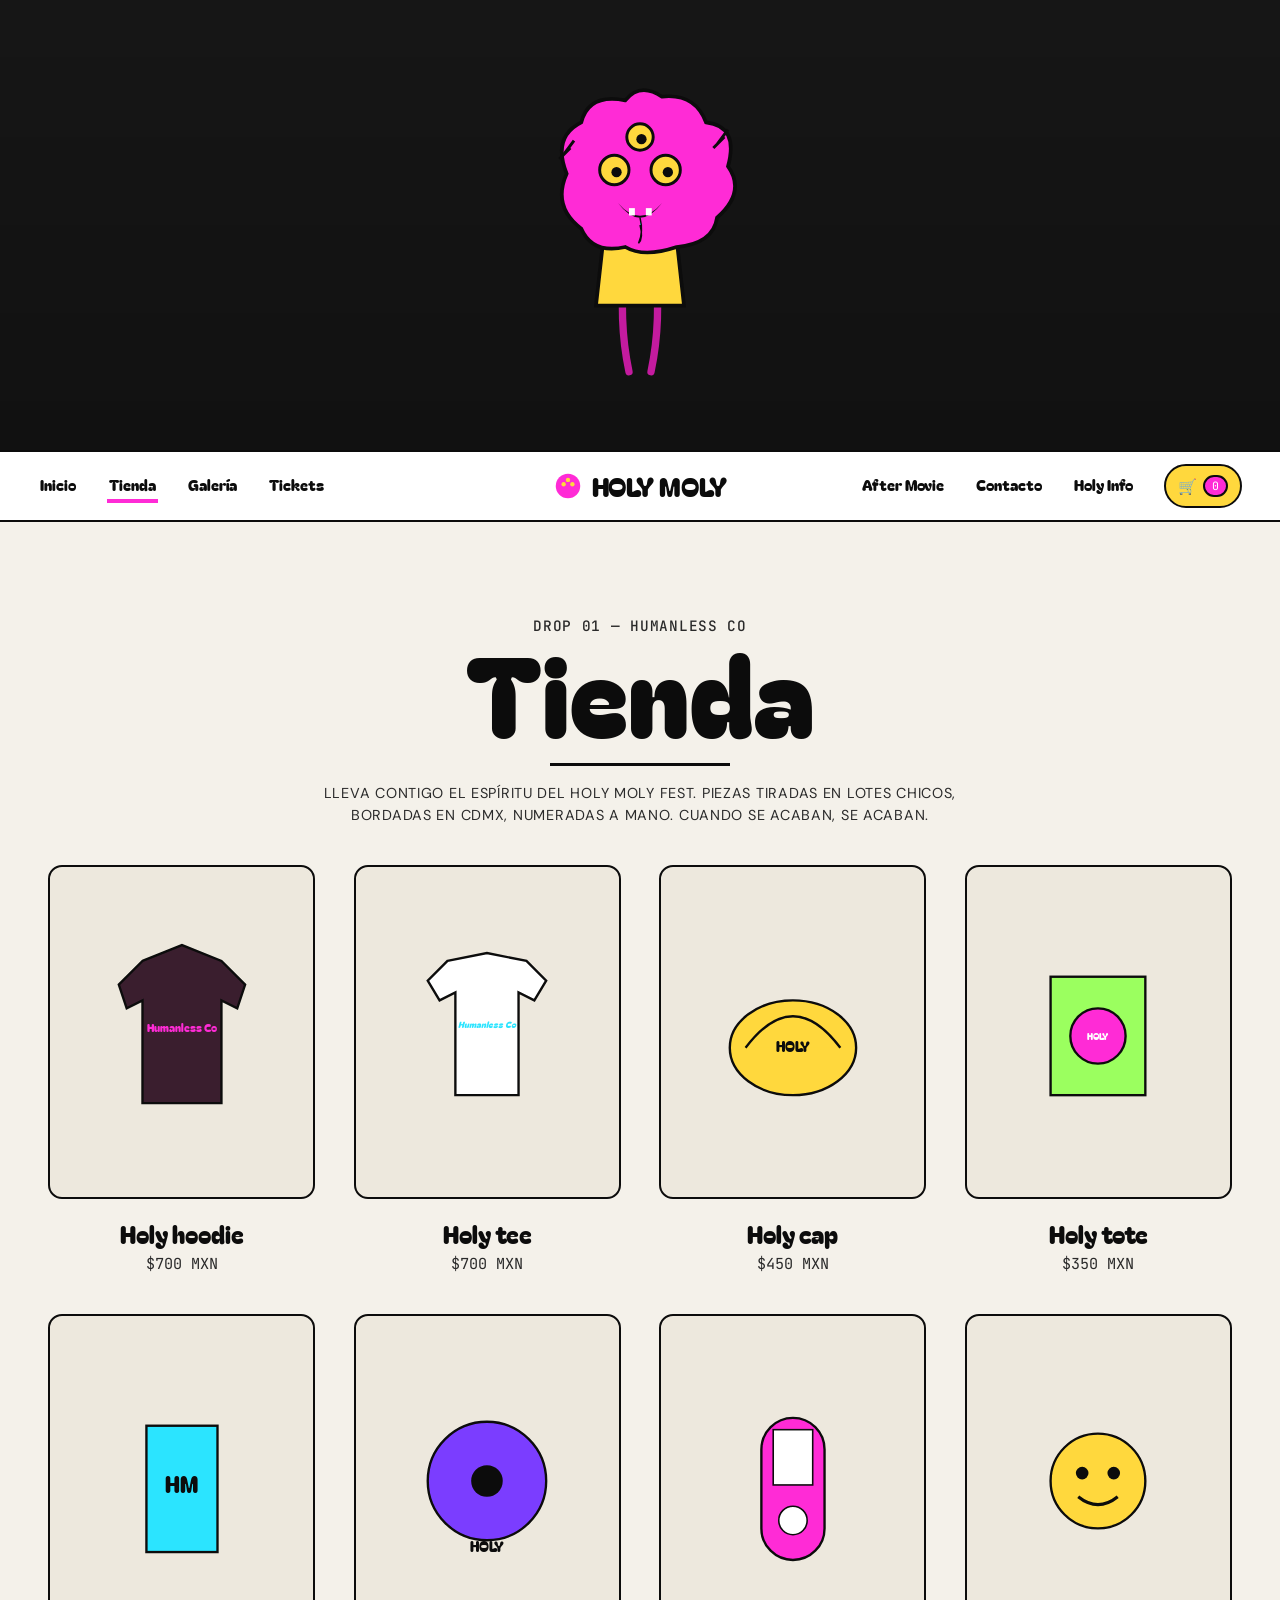
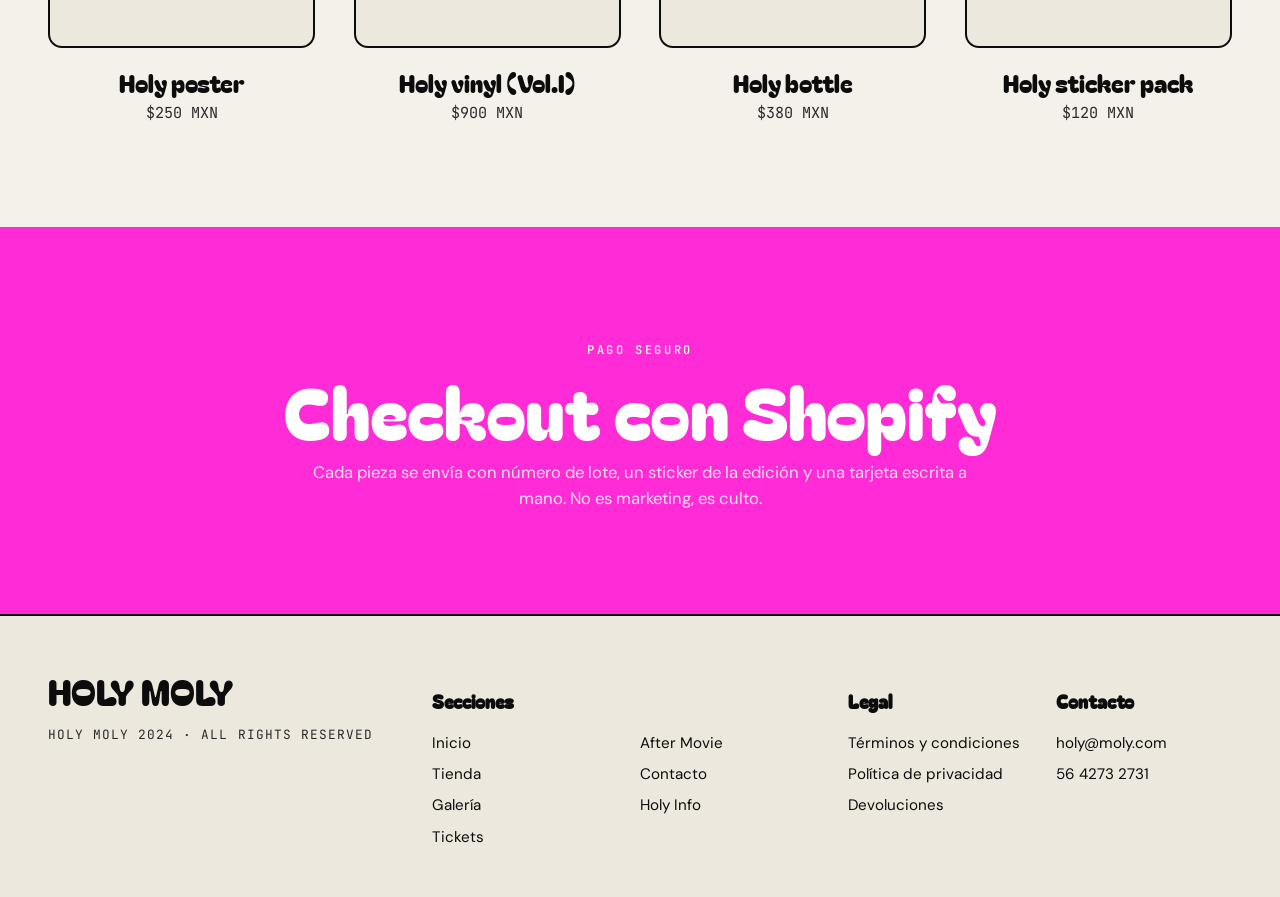
==== tienda.html @ dff4e441 "Initial commit: Holy Moly Fest site Co-Authored-By: Claude Opus 4.7 <noreply@anthropic.com>" ====
<!DOCTYPE html>
<html lang="es">
<head>
<meta charset="UTF-8"><meta name="viewport" content="width=device-width, initial-scale=1">
<title>Tienda — Holy Moly Fest</title>
<link rel="preconnect" href="https://fonts.googleapis.com"><link rel="preconnect" href="https://fonts.gstatic.com" crossorigin>
<link href="https://fonts.googleapis.com/css2?family=Bagel+Fat+One&family=DM+Sans:ital,wght@0,400;0,500;0,700;1,400&family=JetBrains+Mono:wght@400;500&display=swap" rel="stylesheet">
<link rel="stylesheet" href="styles.css">
<link rel="icon" href="data:image/svg+xml,%3Csvg xmlns='http://www.w3.org/2000/svg' viewBox='0 0 64 64'%3E%3Ccircle cx='32' cy='32' r='28' fill='%23ff2bd6'/%3E%3C/svg%3E">
</head>
<body>

<div class="drawer"><button class="drawer__close">✕</button><ul>
  <li><a href="index.html">Inicio</a></li><li><a href="tienda.html">Tienda</a></li><li><a href="galeria.html">Galería</a></li>
  <li><a href="tickets.html">Tickets</a></li><li><a href="aftermovie.html">After Movie</a></li>
  <li><a href="contacto.html">Contacto</a></li><li><a href="holy-info.html">Holy Info</a></li>
</ul></div>

<!-- HERO -->
<header class="hero" style="min-height:50vh;">
  <div class="hero__bg" style="background-image:url('https://images.unsplash.com/photo-1542684239-0bfb11d9c67a?w=1800&q=80');"></div>
  <svg class="hero__mascot" style="width:min(220px, 28vw); left:50%; top:50%; transform:translate(-50%,-50%);" viewBox="0 0 300 420">
    <!-- legs (longer — walking) -->
    <path d="M130 260 Q120 340 135 410" stroke="#c41b9f" stroke-width="10" fill="none" stroke-linecap="round"/>
    <path d="M170 260 Q180 340 165 410" stroke="#c41b9f" stroke-width="10" fill="none" stroke-linecap="round"/>
    <!-- shirt -->
    <path d="M100 230 L90 320 L210 320 L200 230 Z" fill="#ffd83d" stroke="#0c0c0c" stroke-width="5"/>
    <!-- cloud -->
    <path d="M50 140 Q30 90 70 70 Q80 30 130 40 Q150 15 180 35 Q225 30 240 70 Q285 75 270 130 Q295 165 255 200 Q250 235 200 240 Q155 255 130 240 Q85 250 70 215 Q30 185 50 140 Z" fill="#ff2bd6" stroke="#0c0c0c" stroke-width="5"/>
    <path d="M40 120 L55 105 L45 115 L60 95" stroke="#0c0c0c" stroke-width="4" fill="#2be4ff"/>
    <path d="M250 105 L265 90 L255 100 L270 80" stroke="#0c0c0c" stroke-width="4" fill="#2be4ff"/>
    <circle cx="115" cy="135" r="20" fill="#ffd83d" stroke="#0c0c0c" stroke-width="4"/>
    <circle cx="185" cy="135" r="20" fill="#ffd83d" stroke="#0c0c0c" stroke-width="4"/>
    <circle cx="150" cy="90" r="18" fill="#ffd83d" stroke="#0c0c0c" stroke-width="4"/>
    <circle cx="118" cy="138" r="7" fill="#0c0c0c"/><circle cx="188" cy="138" r="7" fill="#0c0c0c"/><circle cx="152" cy="93" r="7" fill="#0c0c0c"/>
    <path d="M120 180 Q150 215 180 180 Q165 200 150 200 Q135 200 120 180 Z" fill="#0c0c0c"/>
    <rect x="135" y="187" width="8" height="10" fill="#fff"/><rect x="158" y="187" width="8" height="10" fill="#fff"/>
    <path d="M150 200 Q155 220 148 235 Q155 228 150 210" fill="#2be4ff" stroke="#0c0c0c" stroke-width="2"/>
  </svg>
</header>

<nav class="nav">
  <ul class="nav__list">
    <li><a class="nav__link" href="index.html">Inicio</a></li>
    <li><a class="nav__link is-active" href="tienda.html">Tienda</a></li>
    <li><a class="nav__link" href="galeria.html">Galería</a></li>
    <li><a class="nav__link" href="tickets.html">Tickets</a></li>
  </ul>
  <a class="nav__logo" href="index.html">
    <svg viewBox="0 0 64 64"><circle cx="32" cy="32" r="28" fill="#ff2bd6"/><circle cx="22" cy="28" r="5" fill="#ffd83d"/><circle cx="42" cy="28" r="5" fill="#ffd83d"/><circle cx="32" cy="18" r="5" fill="#ffd83d"/></svg>
    HOLY MOLY
  </a>
  <ul class="nav__list nav__list--right">
    <li><a class="nav__link" href="aftermovie.html">After Movie</a></li>
    <li><a class="nav__link" href="contacto.html">Contacto</a></li>
    <li><a class="nav__link" href="holy-info.html">Holy Info</a></li>
    <li><button class="nav__cart" data-cart-open>🛒 <span class="nav__cart-count">0</span></button></li>
  </ul>
  <button class="nav__burger" onclick="document.querySelector('.drawer').classList.add('is-open')"><span></span><span></span><span></span></button>
</nav>

<section class="page-title">
  <p class="eyebrow reveal">Drop 01 — Humanless Co</p>
  <h1 class="reveal delay-1">Tienda</h1>
  <div class="divider"></div>
  <p class="reveal delay-2">Lleva contigo el espíritu del Holy Moly Fest. Piezas tiradas en lotes chicos, bordadas en CDMX, numeradas a mano. Cuando se acaban, se acaban.</p>
</section>

<section class="section" style="padding-top:0;">
  <div class="prod-grid">
    <a href="producto.html" class="prod reveal">
      <div class="prod__img">
        <svg viewBox="0 0 200 240"><path d="M50 30 L100 10 L150 30 L180 60 L170 90 L150 80 L150 210 L50 210 L50 80 L30 90 L20 60 Z" fill="#3a1e2e" stroke="#0c0c0c" stroke-width="3"/><text x="100" y="120" font-family="Bagel Fat One" font-size="14" fill="#ff2bd6" text-anchor="middle">Humanless Co</text></svg>
      </div>
      <div class="prod__title">Holy hoodie</div><div class="prod__price">$700 MXN</div>
    </a>
    <a href="producto.html" class="prod reveal delay-1">
      <div class="prod__img">
        <svg viewBox="0 0 200 240"><path d="M50 30 L100 20 L150 30 L175 55 L160 80 L140 70 L140 200 L60 200 L60 70 L40 80 L25 55 Z" fill="#fff" stroke="#0c0c0c" stroke-width="3"/><text x="100" y="115" font-family="Bagel Fat One" font-size="11" fill="#2be4ff" text-anchor="middle" font-style="italic">Humanless Co</text></svg>
      </div>
      <div class="prod__title">Holy tee</div><div class="prod__price">$700 MXN</div>
    </a>
    <a href="producto.html" class="prod reveal delay-2">
      <div class="prod__img">
        <svg viewBox="0 0 200 240"><ellipse cx="100" cy="140" rx="80" ry="60" fill="#ffd83d" stroke="#0c0c0c" stroke-width="3"/><path d="M40 140 Q100 60 160 140" fill="#ffd83d" stroke="#0c0c0c" stroke-width="3"/><text x="100" y="145" font-family="Bagel Fat One" font-size="18" fill="#0c0c0c" text-anchor="middle">HOLY</text></svg>
      </div>
      <div class="prod__title">Holy cap</div><div class="prod__price">$450 MXN</div>
    </a>
    <a href="producto.html" class="prod reveal delay-3">
      <div class="prod__img">
        <svg viewBox="0 0 200 240"><rect x="40" y="50" width="120" height="150" fill="#9bff5f" stroke="#0c0c0c" stroke-width="3"/><circle cx="100" cy="125" r="35" fill="#ff2bd6" stroke="#0c0c0c" stroke-width="3"/><text x="100" y="130" font-family="Bagel Fat One" font-size="12" fill="#fff" text-anchor="middle">HOLY</text></svg>
      </div>
      <div class="prod__title">Holy tote</div><div class="prod__price">$350 MXN</div>
    </a>
    <a href="producto.html" class="prod reveal">
      <div class="prod__img">
        <svg viewBox="0 0 200 240"><rect x="55" y="50" width="90" height="160" fill="#2be4ff" stroke="#0c0c0c" stroke-width="3"/><text x="100" y="135" font-family="Bagel Fat One" font-size="28" fill="#0c0c0c" text-anchor="middle">HM</text></svg>
      </div>
      <div class="prod__title">Holy poster</div><div class="prod__price">$250 MXN</div>
    </a>
    <a href="producto.html" class="prod reveal delay-1">
      <div class="prod__img">
        <svg viewBox="0 0 200 240"><circle cx="100" cy="120" r="75" fill="#7b3dff" stroke="#0c0c0c" stroke-width="3"/><circle cx="100" cy="120" r="20" fill="#0c0c0c"/><text x="100" y="210" font-family="Bagel Fat One" font-size="18" fill="#0c0c0c" text-anchor="middle">HOLY</text></svg>
      </div>
      <div class="prod__title">Holy vinyl (Vol.I)</div><div class="prod__price">$900 MXN</div>
    </a>
    <a href="producto.html" class="prod reveal delay-2">
      <div class="prod__img">
        <svg viewBox="0 0 200 240"><rect x="60" y="40" width="80" height="180" rx="40" fill="#ff2bd6" stroke="#0c0c0c" stroke-width="3"/><rect x="75" y="55" width="50" height="70" fill="#fff" stroke="#0c0c0c" stroke-width="2"/><circle cx="100" cy="170" r="18" fill="#fff" stroke="#0c0c0c" stroke-width="2"/></svg>
      </div>
      <div class="prod__title">Holy bottle</div><div class="prod__price">$380 MXN</div>
    </a>
    <a href="producto.html" class="prod reveal delay-3">
      <div class="prod__img">
        <svg viewBox="0 0 200 240"><circle cx="100" cy="120" r="60" fill="#ffd83d" stroke="#0c0c0c" stroke-width="3"/><circle cx="80" cy="110" r="8" fill="#0c0c0c"/><circle cx="120" cy="110" r="8" fill="#0c0c0c"/><path d="M75 140 Q100 160 125 140" stroke="#0c0c0c" stroke-width="4" fill="none"/></svg>
      </div>
      <div class="prod__title">Holy sticker pack</div><div class="prod__price">$120 MXN</div>
    </a>
  </div>
</section>

<section class="panel bg-pink center">
  <p class="eyebrow" style="color:#fff;">Pago seguro</p>
  <h2 style="color:#fff; margin-top:1rem;">Checkout con Shopify</h2>
  <p class="lede" style="color:rgba(255,255,255,.85); margin-top:1rem;">Cada pieza se envía con número de lote, un sticker de la edición y una tarjeta escrita a mano. No es marketing, es culto.</p>
</section>

<footer class="footer">
  <div class="footer__grid">
    <div><div class="footer__logo">HOLY MOLY</div><p class="footer__legal">Holy Moly 2024 · All Rights Reserved</p></div>
    <div><h4>Secciones</h4><ul><li><a href="index.html">Inicio</a></li><li><a href="tienda.html">Tienda</a></li><li><a href="galeria.html">Galería</a></li><li><a href="tickets.html">Tickets</a></li></ul></div>
    <div><h4>&nbsp;</h4><ul><li><a href="aftermovie.html">After Movie</a></li><li><a href="contacto.html">Contacto</a></li><li><a href="holy-info.html">Holy Info</a></li></ul></div>
    <div><h4>Legal</h4><ul><li><a href="#">Términos y condiciones</a></li><li><a href="#">Política de privacidad</a></li><li><a href="#">Devoluciones</a></li></ul></div>
    <div><h4>Contacto</h4><ul><li><a href="mailto:holy@moly.com">holy@moly.com</a></li><li><a href="tel:5642732731">56 4273 2731</a></li></ul></div>
  </div>
</footer>

<div class="cart-backdrop"></div>
<aside class="cart">
  <div class="cart__head"><h3>Tu carrito</h3><button class="cart__close">✕</button></div>
  <div class="cart__body"></div>
  <div class="cart__foot">
    <div style="display:flex; justify-content:space-between; margin-bottom:1rem; font-family:var(--ff-display); font-size:1.2rem;"><span>Total</span><span class="cart__total">$0 MXN</span></div>
    <button class="btn btn--dark" style="width:100%; justify-content:center;" onclick="alert('Aquí se conecta el Shopify Buy Button / checkout de Guido.')">Checkout con Shopify →</button>
  </div>
</aside>

<script src="script.js"></script>
</body>
</html>
---- styles.css ----
/* =========================================================
   HOLY MOLY FEST — global styles
   ========================================================= */

:root {
  --bg: #f4f1ea;
  --bg-warm: #ede8dd;
  --ink: #0c0c0c;
  --ink-soft: #2a2a2a;
  --line: #0c0c0c;

  --pink: #ff2bd6;
  --pink-deep: #c41b9f;
  --cyan: #2be4ff;
  --yellow: #ffd83d;
  --lime: #9bff5f;
  --purple: #7b3dff;
  --orange: #ff7a1a;

  --nav-h: 72px;
  --radius: 14px;
  --shadow-hard: 4px 4px 0 0 var(--ink);
  --shadow-soft: 0 14px 40px -10px rgba(0,0,0,.2);

  --ff-display: "Bagel Fat One", "Chango", system-ui, sans-serif;
  --ff-body: "DM Sans", "Inter", system-ui, sans-serif;
  --ff-mono: "JetBrains Mono", ui-monospace, monospace;
}

*, *::before, *::after { box-sizing: border-box; }

html, body { margin: 0; padding: 0; }

body {
  font-family: var(--ff-body);
  background: var(--bg);
  color: var(--ink);
  line-height: 1.55;
  -webkit-font-smoothing: antialiased;
  overflow-x: hidden;
}

img { max-width: 100%; display: block; }
a { color: inherit; text-decoration: none; }
button { font: inherit; cursor: pointer; border: none; background: none; color: inherit; }

::selection { background: var(--pink); color: #fff; }

/* ---------- typography ---------- */
.display {
  font-family: var(--ff-display);
  font-weight: 400;
  line-height: .95;
  letter-spacing: -0.01em;
  text-transform: none;
}

h1, h2, h3 { font-family: var(--ff-display); font-weight: 400; line-height: .95; margin: 0; }
h1 { font-size: clamp(3rem, 9vw, 7rem); }
h2 { font-size: clamp(2.2rem, 6vw, 4.5rem); }
h3 { font-size: clamp(1.4rem, 3vw, 2rem); }

.eyebrow {
  font-family: var(--ff-mono);
  font-size: 0.75rem;
  letter-spacing: 0.22em;
  text-transform: uppercase;
  font-weight: 500;
}

.lede {
  font-size: clamp(1rem, 1.3vw, 1.15rem);
  max-width: 62ch;
  margin: 0 auto;
  color: var(--ink-soft);
}

/* ---------- nav ---------- */
.nav {
  position: relative; z-index: 50;
  height: var(--nav-h);
  display: grid;
  grid-template-columns: 1fr auto 1fr;
  align-items: center;
  padding: 0 clamp(1rem, 3vw, 2.5rem);
  background: #fff;
  border-top: 2px solid var(--ink);
  border-bottom: 2px solid var(--ink);
}

.nav__list {
  list-style: none;
  margin: 0; padding: 0;
  display: flex;
  gap: clamp(0.8rem, 2.2vw, 2.2rem);
  align-items: center;
}
.nav__list--right { justify-content: flex-end; }

.nav__link {
  font-family: var(--ff-display);
  font-size: clamp(0.95rem, 1.2vw, 1.15rem);
  position: relative;
  padding: 6px 2px;
  transition: color .2s;
}
.nav__link:hover { color: var(--pink); }
.nav__link.is-active::after {
  content: ""; position: absolute; left: 0; right: 0; bottom: -2px;
  height: 4px; background: var(--pink);
}

.nav__logo {
  display: flex; align-items: center; gap: 10px;
  font-family: var(--ff-display);
  font-size: clamp(1.4rem, 2vw, 1.8rem);
}
.nav__logo svg { width: 28px; height: 28px; }

.nav__cart {
  position: relative;
  display: inline-flex; align-items: center; gap: 6px;
  padding: 8px 12px;
  border: 2px solid var(--ink);
  border-radius: 999px;
  background: var(--yellow);
  font-family: var(--ff-display);
  font-size: 0.95rem;
  transition: transform .15s;
}
.nav__cart:hover { transform: translate(-2px,-2px); box-shadow: var(--shadow-hard); }
.nav__cart-count {
  background: var(--pink); color: #fff;
  padding: 0 7px; border-radius: 999px;
  font-family: var(--ff-mono); font-size: .72rem;
  border: 2px solid var(--ink);
}

.nav__burger { display: none; border: 2px solid var(--ink); padding: 8px 10px; border-radius: 10px; background: #fff; }
.nav__burger span { display: block; width: 22px; height: 2px; background: var(--ink); margin: 4px 0; }

@media (max-width: 960px) {
  .nav { grid-template-columns: auto 1fr auto; }
  .nav__list { display: none; }
  .nav__burger { display: block; }
  .nav__logo { order: 0; }
  .nav__cart { order: 1; }
}

/* mobile drawer */
.drawer {
  position: fixed; inset: 0;
  background: var(--bg);
  z-index: 200;
  display: none;
  padding: 2rem;
  transform: translateY(-100%);
  transition: transform .4s ease;
}
.drawer.is-open { display: block; transform: translateY(0); }
.drawer__close { position: absolute; top: 1.2rem; right: 1.2rem; font-family: var(--ff-display); font-size: 2rem; }
.drawer ul { list-style: none; padding: 0; margin: 4rem 0 0; }
.drawer li { font-family: var(--ff-display); font-size: clamp(2rem, 8vw, 3.5rem); padding: .4rem 0; border-bottom: 2px solid var(--ink); }
.drawer li a { display: block; transition: color .2s, transform .2s; }
.drawer li a:hover { color: var(--pink); transform: translateX(8px); }

/* ---------- hero ---------- */
.hero {
  position: relative;
  width: 100%;
  min-height: clamp(380px, 72vh, 760px);
  background: #1a1a1a;
  overflow: hidden;
  isolation: isolate;
}
.hero__bg {
  position: absolute; inset: 0;
  background-size: cover;
  background-position: center;
  filter: grayscale(1) contrast(1.05);
}
.hero__bg::after {
  content: ""; position: absolute; inset: 0;
  background: linear-gradient(180deg, rgba(0,0,0,.15) 0%, rgba(0,0,0,.35) 100%);
}
.hero__inner {
  position: relative; z-index: 2;
  display: flex; align-items: center; justify-content: center;
  min-height: inherit;
  padding: clamp(2rem, 5vw, 4rem);
}
.hero__mascot {
  position: absolute;
  pointer-events: none;
  animation: float 6s ease-in-out infinite;
}
@keyframes float {
  0%, 100% { transform: translateY(0) rotate(-1deg); }
  50% { transform: translateY(-18px) rotate(2deg); }
}

/* ---------- sections ---------- */
.section { padding: clamp(3rem, 8vw, 7rem) clamp(1rem, 4vw, 3rem); }
.wrap { max-width: 1280px; margin: 0 auto; }
.center { text-align: center; }

.page-title {
  text-align: center;
  padding: clamp(2.5rem, 6vw, 5rem) 1rem clamp(1.5rem, 3vw, 3rem);
}
.page-title h1 { margin-bottom: 1rem; }
.page-title p { text-transform: uppercase; font-size: .9rem; letter-spacing: .05em; max-width: 64ch; margin: 1rem auto 0; color: var(--ink-soft); }

.divider {
  width: 180px; height: 3px; background: var(--ink); margin: 1.2rem auto 0;
}

/* ---------- buttons ---------- */
.btn {
  display: inline-flex; align-items: center; gap: 10px;
  padding: 14px 26px;
  border: 2px solid var(--ink);
  border-radius: 999px;
  font-family: var(--ff-display);
  font-size: 1rem;
  background: #fff;
  transition: transform .18s, box-shadow .18s, background .18s;
}
.btn:hover { transform: translate(-3px,-3px); box-shadow: var(--shadow-hard); }
.btn--dark { background: var(--ink); color: #fff; }
.btn--pink { background: var(--pink); color: #fff; }
.btn--yellow { background: var(--yellow); }
.btn--cyan { background: var(--cyan); }

/* ---------- cards / products ---------- */
.prod-grid {
  display: grid;
  grid-template-columns: repeat(auto-fit, minmax(260px, 1fr));
  gap: clamp(1.2rem, 3vw, 2.5rem);
  max-width: 1280px; margin: 0 auto;
}
.prod {
  text-align: center;
  display: block;
  transition: transform .3s cubic-bezier(.2,.9,.3,1);
}
.prod:hover { transform: translateY(-8px); }
.prod__img {
  aspect-ratio: 4/5;
  background: var(--bg-warm);
  border: 2px solid var(--ink);
  border-radius: var(--radius);
  display: grid; place-items: center;
  overflow: hidden;
  position: relative;
  transition: box-shadow .3s;
}
.prod:hover .prod__img { box-shadow: var(--shadow-hard); }
.prod__img svg { width: 60%; height: 60%; }
.prod__title { font-family: var(--ff-display); font-size: 1.5rem; margin-top: 1rem; }
.prod__price { font-family: var(--ff-mono); font-size: .95rem; color: var(--ink-soft); }

.badge {
  display: inline-block;
  font-family: var(--ff-display);
  background: var(--pink); color: #fff;
  padding: 4px 12px;
  border: 2px solid var(--ink);
  border-radius: 999px;
  font-size: .8rem;
  transform: rotate(-3deg);
}

/* ---------- footer ---------- */
.footer {
  border-top: 2px solid var(--ink);
  padding: 3rem clamp(1rem, 4vw, 3rem);
  background: var(--bg-warm);
}
.footer__grid {
  max-width: 1280px; margin: 0 auto;
  display: grid;
  grid-template-columns: 2fr 1fr 1fr 1fr 1fr;
  gap: 2rem;
  align-items: start;
}
.footer h4 { font-family: var(--ff-display); font-size: 1.1rem; margin-bottom: 1rem; }
.footer ul { list-style: none; margin: 0; padding: 0; display: flex; flex-direction: column; gap: .4rem; }
.footer a { font-size: .95rem; transition: color .2s; }
.footer a:hover { color: var(--pink); }
.footer__logo { font-family: var(--ff-display); font-size: 2.2rem; }
.footer__legal { font-size: .8rem; color: var(--ink-soft); margin-top: .4rem; font-family: var(--ff-mono); text-transform: uppercase; letter-spacing: .08em; }
@media (max-width: 900px) {
  .footer__grid { grid-template-columns: repeat(2, 1fr); }
  .footer__grid > :first-child { grid-column: span 2; }
}

/* ---------- marquee ---------- */
.marquee {
  display: flex;
  overflow: hidden;
  gap: 2rem;
  padding: 1rem 0;
  background: var(--pink);
  color: #fff;
  border-top: 2px solid var(--ink);
  border-bottom: 2px solid var(--ink);
}
.marquee__track {
  display: flex; gap: 2rem; flex-shrink: 0;
  animation: marq 30s linear infinite;
  padding-right: 2rem;
}
@keyframes marq { to { transform: translateX(-100%); } }
.marquee span { font-family: var(--ff-display); font-size: clamp(1.5rem, 3vw, 2.4rem); white-space: nowrap; display: inline-flex; align-items: center; gap: 1.2rem; }
.marquee svg { width: 28px; height: 28px; flex-shrink: 0; }

/* ---------- gallery grid ---------- */
.gal {
  display: grid;
  grid-template-columns: repeat(3, 1fr);
  gap: 8px;
  max-width: 1280px; margin: 0 auto;
}
.gal__item {
  aspect-ratio: 4/3;
  overflow: hidden;
  position: relative;
  border-radius: 6px;
  cursor: pointer;
  transition: transform .3s;
}
.gal__item:hover { transform: scale(1.02); z-index: 2; }
.gal__item::before {
  content: ""; position: absolute; inset: 0;
  background: linear-gradient(135deg, rgba(255,43,214,.7), rgba(43,228,255,.7));
  mix-blend-mode: multiply;
  opacity: 0;
  transition: opacity .3s;
}
.gal__item:hover::before { opacity: .8; }
.gal__item img { width: 100%; height: 100%; object-fit: cover; }
@media (max-width: 800px) {
  .gal { grid-template-columns: repeat(2, 1fr); }
}

/* ---------- tickets ---------- */
.ticket {
  display: grid;
  grid-template-columns: 1fr 260px;
  border: 2px solid var(--ink);
  border-radius: 18px;
  overflow: hidden;
  max-width: 860px; margin: 0 auto 1.5rem;
  background: #fff;
  transition: transform .25s, box-shadow .25s;
}
.ticket:hover { transform: translate(-4px,-4px); box-shadow: 8px 8px 0 0 var(--ink); }
.ticket__body { padding: 1.8rem 2rem; }
.ticket__body h3 { text-transform: uppercase; margin-bottom: .6rem; }
.ticket__meta { display: flex; flex-direction: column; gap: .3rem; font-family: var(--ff-mono); font-size: .88rem; margin-bottom: 1.2rem; }
.ticket__meta b { font-family: var(--ff-display); font-weight: 400; margin-right: .4rem; }
.ticket__stub {
  background: linear-gradient(140deg, #a9f5b8, #7be4ff 40%, #ffc85e 85%);
  display: grid; place-items: center;
  position: relative;
  border-left: 2px dashed var(--ink);
}
.ticket__stub-inner {
  text-align: center;
  font-family: var(--ff-display);
  font-size: 1.8rem;
  line-height: 1;
  color: var(--pink-deep);
  text-shadow: 2px 2px 0 #fff;
}
@media (max-width: 700px) {
  .ticket { grid-template-columns: 1fr; }
  .ticket__stub { min-height: 120px; border-left: none; border-top: 2px dashed var(--ink); }
}

/* ---------- product detail ---------- */
.pdp {
  display: grid;
  grid-template-columns: 90px 1fr 1fr;
  gap: 2rem;
  max-width: 1200px;
  margin: 0 auto;
  padding: clamp(2rem, 5vw, 4rem) clamp(1rem, 3vw, 2rem);
}
.pdp__thumbs { display: flex; flex-direction: column; gap: 10px; }
.pdp__thumb { aspect-ratio: 1; border: 2px solid var(--ink); border-radius: 10px; background: var(--bg-warm); cursor: pointer; overflow: hidden; transition: transform .18s; }
.pdp__thumb:hover { transform: scale(1.04); }
.pdp__thumb.is-active { background: var(--yellow); }
.pdp__main { aspect-ratio: 4/5; border: 2px solid var(--ink); border-radius: var(--radius); background: var(--bg-warm); display: grid; place-items: center; overflow: hidden; }
.pdp__main svg { width: 70%; height: 70%; }
.pdp__info h1 { font-size: clamp(2.2rem, 5vw, 3.4rem); margin-bottom: 1rem; }
.pdp__price { font-family: var(--ff-display); font-size: 1.8rem; margin: 1rem 0 .5rem; }
.pdp__sizes { display: flex; gap: 10px; margin: 1.2rem 0; }
.pdp__size {
  padding: 8px 18px;
  border: 2px solid var(--ink);
  border-radius: 999px;
  background: #fff;
  font-family: var(--ff-mono);
  font-size: .9rem;
  transition: all .15s;
}
.pdp__size:hover, .pdp__size.is-active { background: var(--ink); color: #fff; }
.pdp__meta { font-style: italic; color: var(--ink-soft); font-size: .9rem; margin: 1rem 0 1.5rem; }
.pdp__actions { display: flex; flex-direction: column; gap: 10px; max-width: 280px; }

@media (max-width: 900px) {
  .pdp { grid-template-columns: 1fr; }
  .pdp__thumbs { flex-direction: row; order: 2; }
  .pdp__thumb { width: 70px; }
}

/* ---------- contact ---------- */
.contact-block {
  max-width: 720px; margin: 0 auto 3rem;
  text-align: center;
}
.contact-block h2 { margin-bottom: .5rem; }
.contact-block p { text-transform: uppercase; font-size: .9rem; line-height: 1.7; letter-spacing: .04em; color: var(--ink-soft); margin: 1.5rem 0; }

/* ---------- video placeholder ---------- */
.video-frame {
  max-width: 1100px; margin: 0 auto;
  aspect-ratio: 16/9;
  border: 2px solid var(--ink);
  border-radius: var(--radius);
  background: #111;
  position: relative;
  overflow: hidden;
  display: grid; place-items: center;
}
.video-frame__play {
  width: 110px; height: 110px;
  border-radius: 50%;
  background: var(--pink);
  border: 3px solid #fff;
  display: grid; place-items: center;
  cursor: pointer;
  transition: transform .2s;
  box-shadow: 0 0 0 6px rgba(255,43,214,.3);
}
.video-frame__play:hover { transform: scale(1.1); }
.video-frame__play::after {
  content: ""; width: 0; height: 0;
  border-left: 26px solid #fff; border-top: 16px solid transparent; border-bottom: 16px solid transparent;
  margin-left: 6px;
}
.video-frame__stars {
  position: absolute; inset: 0;
  background-image:
    radial-gradient(circle, #fff 1px, transparent 1.5px),
    radial-gradient(circle, #fff 0.8px, transparent 1.2px);
  background-size: 90px 90px, 50px 50px;
  background-position: 0 0, 25px 25px;
  opacity: .2;
}

/* ---------- FAQ ---------- */
.faq { max-width: 820px; margin: 0 auto; }
.faq__item { border-bottom: 2px solid var(--ink); padding: 1.2rem 0; }
.faq__q { display: flex; justify-content: space-between; align-items: center; font-family: var(--ff-display); font-size: 1.25rem; cursor: pointer; width: 100%; text-align: left; }
.faq__q::after { content: "+"; font-size: 2rem; transition: transform .25s; }
.faq__item.is-open .faq__q::after { transform: rotate(45deg); }
.faq__a { max-height: 0; overflow: hidden; transition: max-height .35s ease; color: var(--ink-soft); }
.faq__item.is-open .faq__a { max-height: 400px; padding-top: 1rem; }

/* ---------- feature blocks ---------- */
.feats {
  display: grid; grid-template-columns: repeat(auto-fit, minmax(240px, 1fr));
  gap: 1.5rem;
  max-width: 1200px; margin: 0 auto;
}
.feat {
  padding: 2rem;
  border: 2px solid var(--ink);
  border-radius: var(--radius);
  background: #fff;
  transition: transform .25s;
}
.feat:hover { transform: translate(-4px,-4px); box-shadow: var(--shadow-hard); }
.feat--pink { background: var(--pink); color: #fff; }
.feat--cyan { background: var(--cyan); }
.feat--yellow { background: var(--yellow); }
.feat--lime { background: var(--lime); }
.feat h3 { margin-bottom: .6rem; }

/* ---------- entrance animations ---------- */
.reveal { opacity: 0; transform: translateY(24px); transition: opacity .7s, transform .7s; }
.reveal.is-in { opacity: 1; transform: none; }

.delay-1 { transition-delay: .1s; }
.delay-2 { transition-delay: .2s; }
.delay-3 { transition-delay: .3s; }
.delay-4 { transition-delay: .4s; }

/* ---------- utilities ---------- */
.bg-pink { background: var(--pink); color: #fff; }
.bg-cyan { background: var(--cyan); }
.bg-yellow { background: var(--yellow); }
.bg-warm { background: var(--bg-warm); }
.stack > * + * { margin-top: 1rem; }

/* ---------- Home hero bold ---------- */
.home-hero {
  position: relative;
  min-height: 92vh;
  background: #1a1a1a url("https://images.unsplash.com/photo-1533174072545-7a4b6ad7a6c3?w=1800&q=80&auto=format&fit=crop") center/cover;
  overflow: hidden;
  isolation: isolate;
}
.home-hero::before {
  content: ""; position: absolute; inset: 0;
  background: linear-gradient(180deg, rgba(0,0,0,.1), rgba(0,0,0,.5));
  filter: grayscale(1);
  z-index: 0;
}
.home-hero__bgimg {
  position: absolute; inset: 0;
  background-size: cover; background-position: center;
  filter: grayscale(1) contrast(1.08);
  z-index: -1;
}
.home-hero__logo {
  position: absolute;
  top: clamp(60px, 10vh, 130px);
  left: 50%; transform: translateX(-50%);
  z-index: 3;
  width: min(640px, 78vw);
  filter: drop-shadow(4px 4px 0 rgba(0,0,0,.35));
}
.home-hero__cta {
  position: absolute; inset: 0; z-index: 4;
  display: flex; flex-direction: column; align-items: center; justify-content: flex-end;
  padding-bottom: 6rem;
  gap: 1rem;
}
.home-hero__cta p { color: #fff; font-family: var(--ff-mono); letter-spacing: .2em; text-transform: uppercase; font-size: .85rem; }

.float-tag {
  position: absolute;
  font-family: var(--ff-display);
  padding: 6px 18px;
  border: 2px solid var(--ink);
  border-radius: 6px;
  box-shadow: 3px 3px 0 var(--ink);
  font-size: clamp(.9rem, 1.3vw, 1.2rem);
  z-index: 3;
  animation: bob 4s ease-in-out infinite;
}
@keyframes bob {
  0%, 100% { transform: translateY(0) rotate(-3deg); }
  50% { transform: translateY(-10px) rotate(3deg); }
}
.float-tag--tienda { background: #a9f5b8; top: 42%; left: 10%; }
.float-tag--galeria { background: var(--cyan); top: 28%; right: 16%; animation-delay: .6s; }
.float-tag--tickets { background: #fff; top: 22%; left: 14%; animation-delay: 1.2s; }
.float-tag--contacto { background: var(--purple); color: #fff; border-color: var(--orange); top: 58%; right: 10%; animation-delay: .9s; }
.float-tag--after { background: var(--yellow); bottom: 28%; right: 20%; animation-delay: 1.5s; }

.home-hero__cloud {
  position: absolute;
  bottom: -40px; left: 0; right: 0;
  height: 180px;
  z-index: 4;
}

/* Home sections */
.panel {
  padding: clamp(4rem, 8vw, 7rem) clamp(1rem, 4vw, 3rem);
  position: relative;
}

.headline-xl {
  font-family: var(--ff-display);
  font-size: clamp(3.5rem, 12vw, 10rem);
  line-height: .85;
  text-align: center;
}
.headline-xl em { font-style: normal; color: var(--pink); }

/* Wavy border */
.wave-sep {
  display: block; width: 100%; height: 60px;
}

/* Holy Info style */
.info-grid {
  max-width: 1100px; margin: 0 auto;
  display: grid; gap: 3rem;
}
.info-row {
  display: grid; grid-template-columns: 1fr 2fr; gap: 2rem; align-items: start;
  padding-bottom: 2rem; border-bottom: 2px solid var(--ink);
}
.info-row h3 { font-size: 2rem; }
.info-row p { color: var(--ink-soft); line-height: 1.7; }
@media (max-width: 700px) { .info-row { grid-template-columns: 1fr; } }

/* Lineup */
.lineup { display: flex; flex-wrap: wrap; gap: 10px; justify-content: center; max-width: 1000px; margin: 0 auto; }
.lineup__chip {
  padding: 10px 22px;
  border: 2px solid var(--ink);
  border-radius: 999px;
  font-family: var(--ff-display);
  font-size: clamp(1rem, 1.5vw, 1.5rem);
  background: #fff;
  transition: all .2s;
}
.lineup__chip:hover { background: var(--pink); color: #fff; transform: rotate(-2deg) scale(1.05); }
.lineup__chip--headline { background: var(--yellow); font-size: clamp(1.4rem, 2.2vw, 2.2rem); }

/* cart drawer */
.cart {
  position: fixed; top: 0; right: 0; bottom: 0;
  width: min(420px, 100%);
  background: var(--bg);
  border-left: 2px solid var(--ink);
  z-index: 250;
  transform: translateX(100%);
  transition: transform .35s cubic-bezier(.2,.9,.3,1);
  display: flex; flex-direction: column;
}
.cart.is-open { transform: translateX(0); }
.cart__head { padding: 1.5rem; border-bottom: 2px solid var(--ink); display: flex; justify-content: space-between; align-items: center; }
.cart__head h3 { font-size: 1.6rem; }
.cart__close { font-family: var(--ff-display); font-size: 1.8rem; }
.cart__body { flex: 1; padding: 1.5rem; overflow-y: auto; color: var(--ink-soft); }
.cart__foot { padding: 1.5rem; border-top: 2px solid var(--ink); }
.cart-backdrop { position: fixed; inset: 0; background: rgba(0,0,0,.4); z-index: 240; opacity: 0; pointer-events: none; transition: opacity .3s; }
.cart-backdrop.is-open { opacity: 1; pointer-events: auto; }
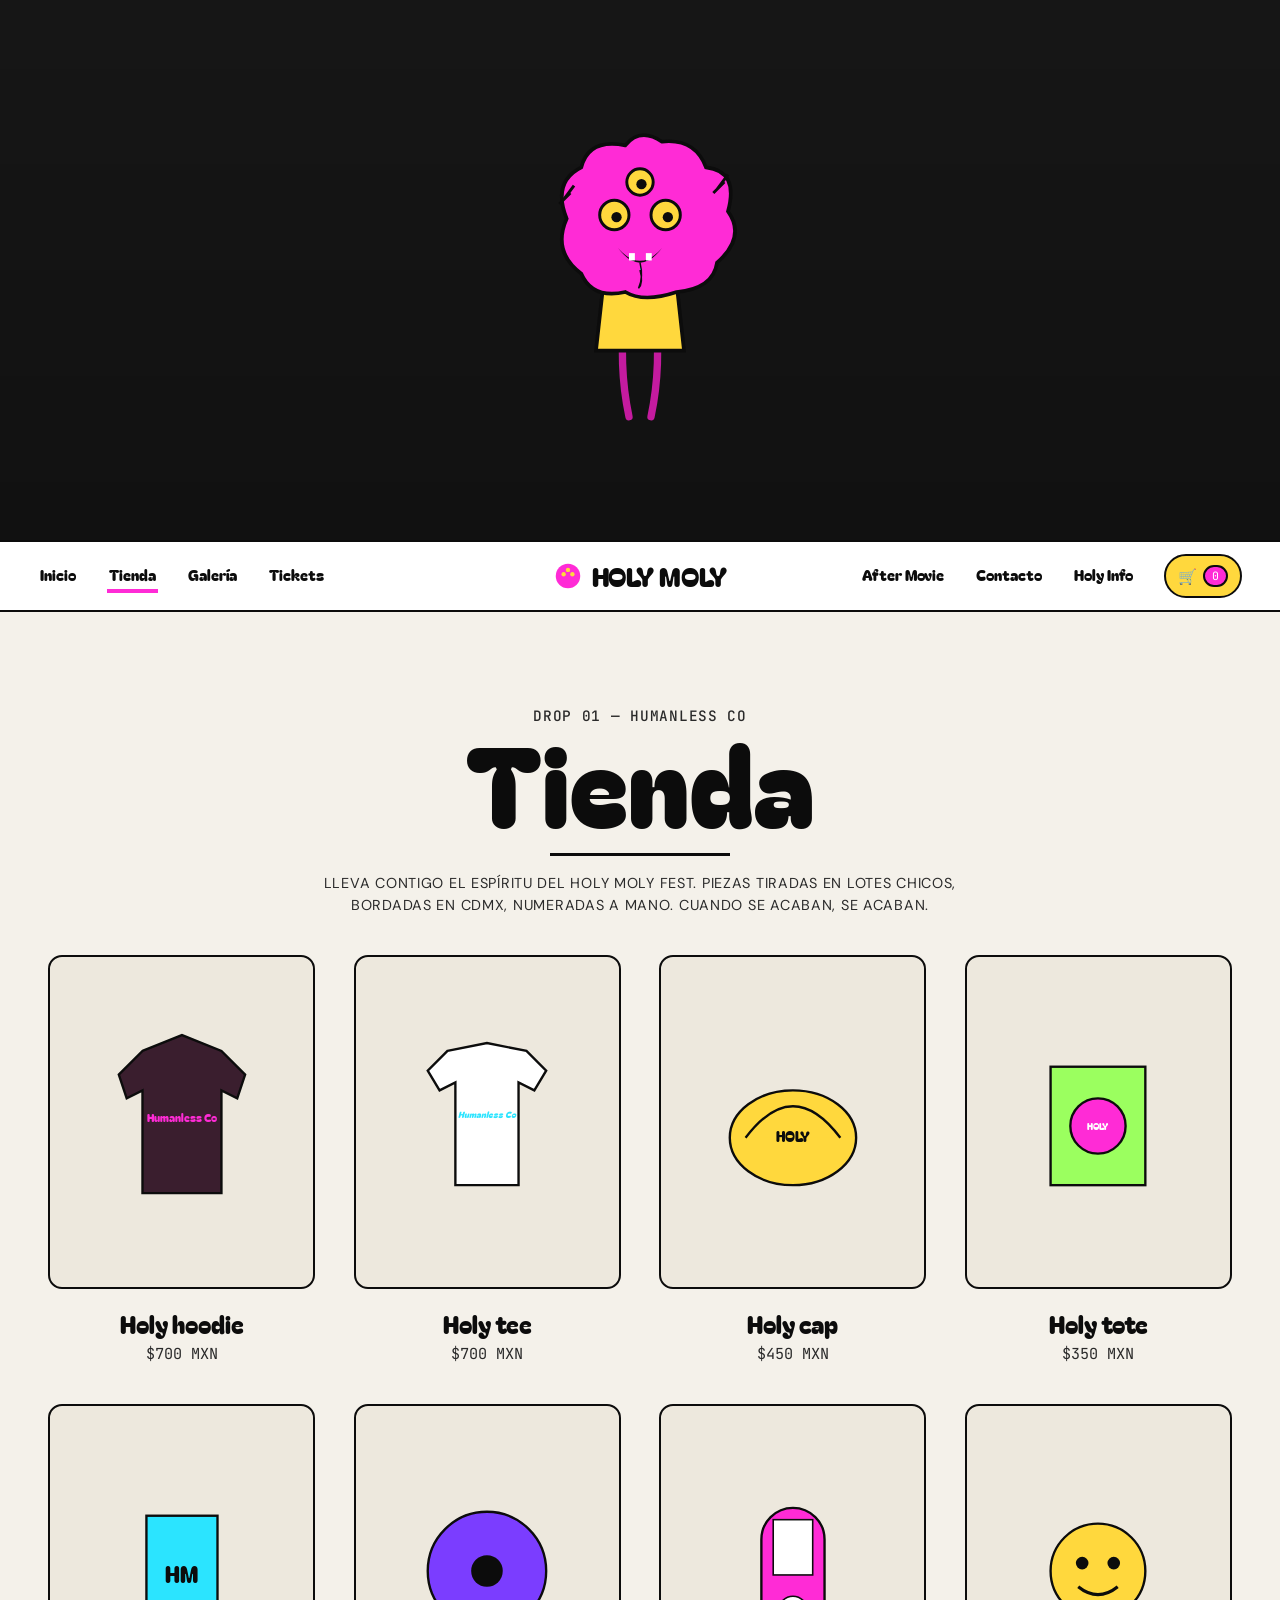
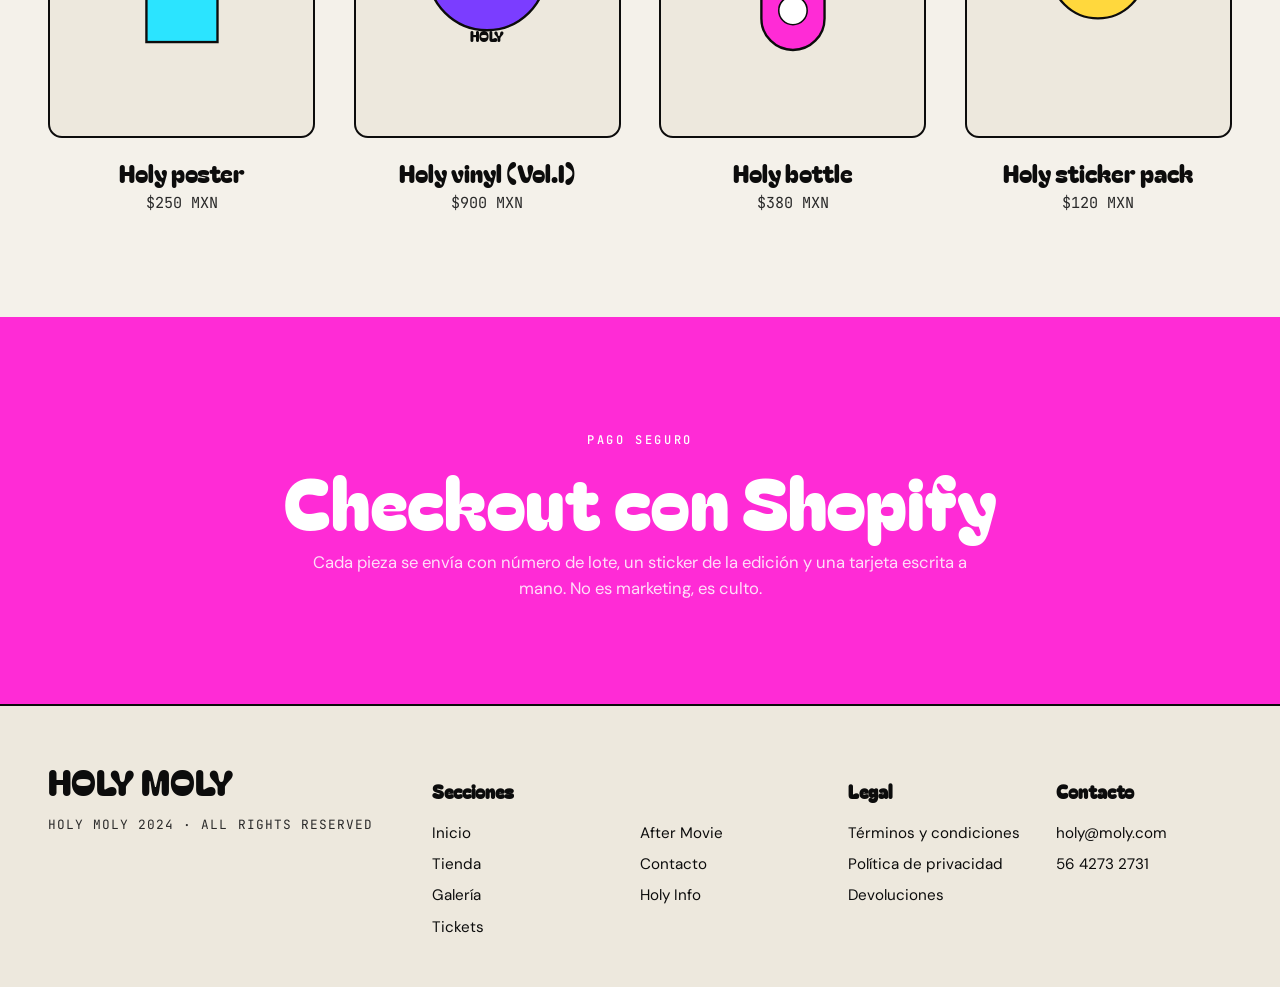
==== commit 6a4e61a7: "Cleanup: restore tienda hero 60vh, remove orphan drawer, nest tickets overlay in stage Co-Authored-B" ====
--- a/tienda.html
+++ b/tienda.html
@@ -17,7 +17,7 @@
 </ul></div>
 
 <!-- HERO -->
-<header class="hero" style="min-height:50vh;">
+<header class="hero" style="min-height:60vh;">
   <div class="hero__bg" style="background-image:url('https://images.unsplash.com/photo-1542684239-0bfb11d9c67a?w=1800&q=80');"></div>
   <svg class="hero__mascot" style="width:min(220px, 28vw); left:50%; top:50%; transform:translate(-50%,-50%);" viewBox="0 0 300 420">
     <!-- legs (longer — walking) -->
